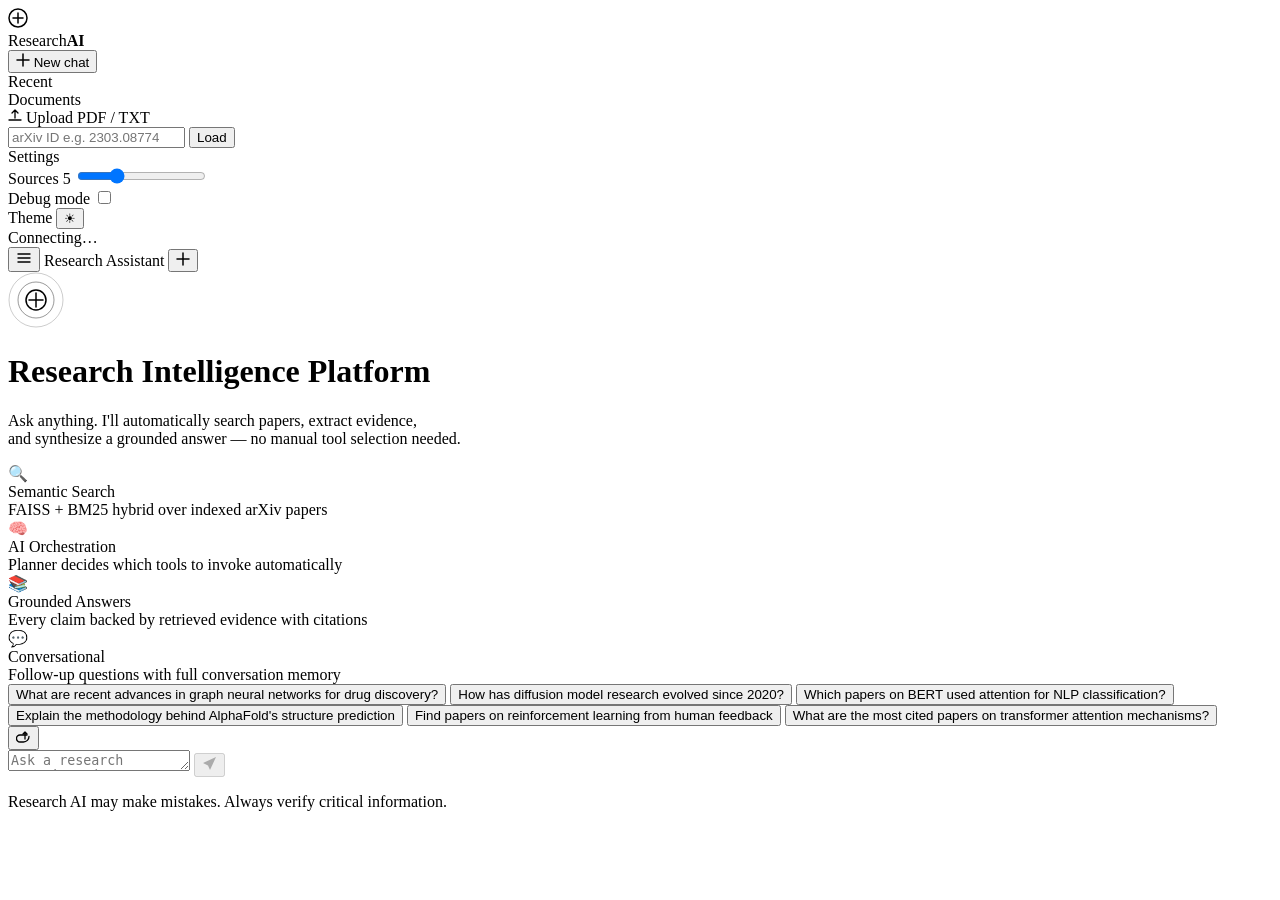
==== frontend/index.html @ 9d38f6c3 "Initial research AI platform" ====
<!DOCTYPE html>
<html lang="en" data-theme="dark">
<head>
  <meta charset="UTF-8" />
  <meta name="viewport" content="width=device-width, initial-scale=1.0" />
  <title>Research AI — Intelligent Research Assistant</title>
  <link rel="preconnect" href="https://fonts.googleapis.com" />
  <link rel="preconnect" href="https://fonts.gstatic.com" crossorigin />
  <link href="https://fonts.googleapis.com/css2?family=Inter:wght@400;500;600&family=JetBrains+Mono:wght@400;500&display=swap" rel="stylesheet" />
  <link rel="stylesheet" href="/static/styles.css" />
</head>
<body>

  <!-- ═══════════════════════════════════════════════════════════════
       SIDEBAR — history, upload, settings (not mode selection)
       The user never picks a mode; the AI decides internally.
  ═══════════════════════════════════════════════════════════════ -->
  <div id="sidebarOverlay" class="sidebar-overlay"></div>

  <aside class="sidebar" id="sidebar">

    <!-- Logo + new chat -->
    <div class="sidebar-top">
      <div class="logo">
        <div class="logo-mark">
          <svg width="20" height="20" viewBox="0 0 20 20" fill="none">
            <circle cx="10" cy="10" r="9" stroke="currentColor" stroke-width="1.5"/>
            <path d="M10 5v10M5 10h10" stroke="currentColor" stroke-width="1.5" stroke-linecap="round"/>
          </svg>
        </div>
        <span class="logo-text">Research<strong>AI</strong></span>
      </div>
      <button class="new-chat-btn" id="newChatBtn" title="New conversation">
        <svg width="14" height="14" viewBox="0 0 14 14" fill="none">
          <path d="M7 1v12M1 7h12" stroke="currentColor" stroke-width="1.5" stroke-linecap="round"/>
        </svg>
        New chat
      </button>
    </div>

    <!-- Conversation history -->
    <div class="sidebar-section">
      <div class="sidebar-section-label">Recent</div>
      <div id="historyList" class="history-list"></div>
    </div>

    <!-- Upload documents -->
    <div class="sidebar-section">
      <div class="sidebar-section-label">Documents</div>
      <div class="upload-area" id="uploadArea">
        <label class="upload-trigger" for="pdfUpload">
          <svg width="14" height="14" viewBox="0 0 14 14" fill="none">
            <path d="M7 1v8M4 4l3-3 3 3M1 11h12" stroke="currentColor" stroke-width="1.3" stroke-linecap="round" stroke-linejoin="round"/>
          </svg>
          Upload PDF / TXT
          <input type="file" id="pdfUpload" accept=".pdf,.txt" hidden multiple />
        </label>
        <div class="arxiv-row">
          <input type="text" id="arxivInput" placeholder="arXiv ID e.g. 2303.08774" class="arxiv-input" />
          <button id="loadArxivBtn" class="arxiv-load-btn">Load</button>
        </div>
        <div id="loadedDocs" class="loaded-docs"></div>
      </div>
    </div>

    <!-- Available models (shown when Ollama is detected) -->
    <div class="sidebar-section" id="modelsSection" style="display:none">
      <div class="sidebar-section-label">Local Models</div>
      <div id="modelsList" class="models-list"></div>
    </div>

    <!-- Settings -->
    <div class="sidebar-section sidebar-settings">
      <div class="sidebar-section-label">Settings</div>
      <div class="setting-row">
        <label for="topKSlider">Sources <span id="topKVal">5</span></label>
        <input type="range" id="topKSlider" min="1" max="15" value="5" class="slider" />
      </div>
      <div class="setting-row">
        <label for="debugToggle">Debug mode</label>
        <input type="checkbox" id="debugToggle" class="toggle-check" />
      </div>
      <div class="setting-row">
        <label>Theme</label>
        <button id="themeToggle" class="theme-btn">
          <span id="themeIcon">☀</span>
        </button>
      </div>
    </div>

    <!-- Status -->
    <div class="sidebar-status" id="statusBar">
      <div class="status-dot" id="statusDot"></div>
      <span id="statusText">Connecting…</span>
    </div>
  </aside>

  <!-- ═══════════════════════════════════════════════════════════════
       MAIN — pure chat area (no mode selector)
  ═══════════════════════════════════════════════════════════════ -->
  <main class="main" id="main">

    <!-- Mobile topbar -->
    <div class="topbar">
      <button class="topbar-btn" id="mobileSidebarToggle">
        <svg width="16" height="16" viewBox="0 0 16 16" fill="none">
          <path d="M2 4h12M2 8h12M2 12h12" stroke="currentColor" stroke-width="1.4" stroke-linecap="round"/>
        </svg>
      </button>
      <span class="topbar-title" id="topbarTitle">Research Assistant</span>
      <button class="topbar-btn" id="topbarNewChat" title="New conversation">
        <svg width="14" height="14" viewBox="0 0 14 14" fill="none">
          <path d="M7 1v12M1 7h12" stroke="currentColor" stroke-width="1.5" stroke-linecap="round"/>
        </svg>
      </button>
    </div>

    <!-- Welcome screen (shown when no messages) -->
    <div class="welcome" id="welcome">
      <div class="welcome-icon">
        <svg width="56" height="56" viewBox="0 0 56 56" fill="none">
          <circle cx="28" cy="28" r="27" stroke="currentColor" stroke-width="1" opacity="0.2"/>
          <circle cx="28" cy="28" r="18" stroke="currentColor" stroke-width="1" opacity="0.4"/>
          <circle cx="28" cy="28" r="10" stroke="currentColor" stroke-width="1.5"/>
          <path d="M21 28h14M28 21v14" stroke="currentColor" stroke-width="1.5" stroke-linecap="round"/>
        </svg>
      </div>
      <h1 class="welcome-title">Research Intelligence Platform</h1>
      <p class="welcome-sub">Ask anything. I'll automatically search papers, extract evidence,<br/>and synthesize a grounded answer — no manual tool selection needed.</p>

      <div class="capability-grid">
        <div class="capability-card">
          <div class="cap-icon">🔍</div>
          <div class="cap-label">Semantic Search</div>
          <div class="cap-desc">FAISS + BM25 hybrid over indexed arXiv papers</div>
        </div>
        <div class="capability-card">
          <div class="cap-icon">🧠</div>
          <div class="cap-label">AI Orchestration</div>
          <div class="cap-desc">Planner decides which tools to invoke automatically</div>
        </div>
        <div class="capability-card">
          <div class="cap-icon">📚</div>
          <div class="cap-label">Grounded Answers</div>
          <div class="cap-desc">Every claim backed by retrieved evidence with citations</div>
        </div>
        <div class="capability-card">
          <div class="cap-icon">💬</div>
          <div class="cap-label">Conversational</div>
          <div class="cap-desc">Follow-up questions with full conversation memory</div>
        </div>
      </div>

      <div class="example-queries" id="exampleQueries">
        <button class="example-chip">What are recent advances in graph neural networks for drug discovery?</button>
        <button class="example-chip">How has diffusion model research evolved since 2020?</button>
        <button class="example-chip">Which papers on BERT used attention for NLP classification?</button>
        <button class="example-chip">Explain the methodology behind AlphaFold's structure prediction</button>
        <button class="example-chip">Find papers on reinforcement learning from human feedback</button>
        <button class="example-chip">What are the most cited papers on transformer attention mechanisms?</button>
      </div>
    </div>

    <!-- Chat messages area -->
    <div class="chat-area" id="chatArea" style="display:none"></div>

    <!-- Input composer -->
    <div class="composer-wrap" id="composerWrap">
      <div class="composer" id="composer">
        <div class="composer-left">
          <!-- File attach button -->
          <button class="composer-attach" id="composerAttach" title="Upload document">
            <svg width="15" height="15" viewBox="0 0 15 15" fill="none">
              <path d="M13 7.5a5.5 5.5 0 0 1-5.5 5.5H4A3.5 3.5 0 0 1 4 6h7" stroke="currentColor" stroke-width="1.3" stroke-linecap="round"/>
              <path d="M9 3v7M7 5l2-2 2 2" stroke="currentColor" stroke-width="1.3" stroke-linecap="round" stroke-linejoin="round"/>
            </svg>
          </button>
          <input type="file" id="composerFile" accept=".pdf,.txt" hidden multiple />
        </div>
        <textarea
          id="chatInput"
          rows="1"
          placeholder="Ask a research question… (Enter to send, Shift+Enter for newline)"
          aria-label="Message"
        ></textarea>
        <button class="send-btn" id="sendBtn" title="Send" disabled>
          <svg width="15" height="15" viewBox="0 0 15 15" fill="none">
            <path d="M14 1L1 7l5 2.5L8 14l6-13z" fill="currentColor"/>
          </svg>
        </button>
      </div>
      <p class="composer-hint">Research AI may make mistakes. Always verify critical information.</p>
    </div>

  </main>

  <!-- ═══════════════════════════════════════════════════════════════
       PAPER VIEWER MODAL — shown when user clicks "View" on a source
  ═══════════════════════════════════════════════════════════════ -->
  <div class="modal-overlay" id="modalOverlay" style="display:none">
    <div class="modal" id="paperModal">
      <div class="modal-header">
        <div class="modal-title" id="modalTitle"></div>
        <button class="modal-close" id="modalClose">✕</button>
      </div>
      <div class="modal-body" id="modalBody"></div>
    </div>
  </div>

  <script src="/static/app.js"></script>
</body>
</html>
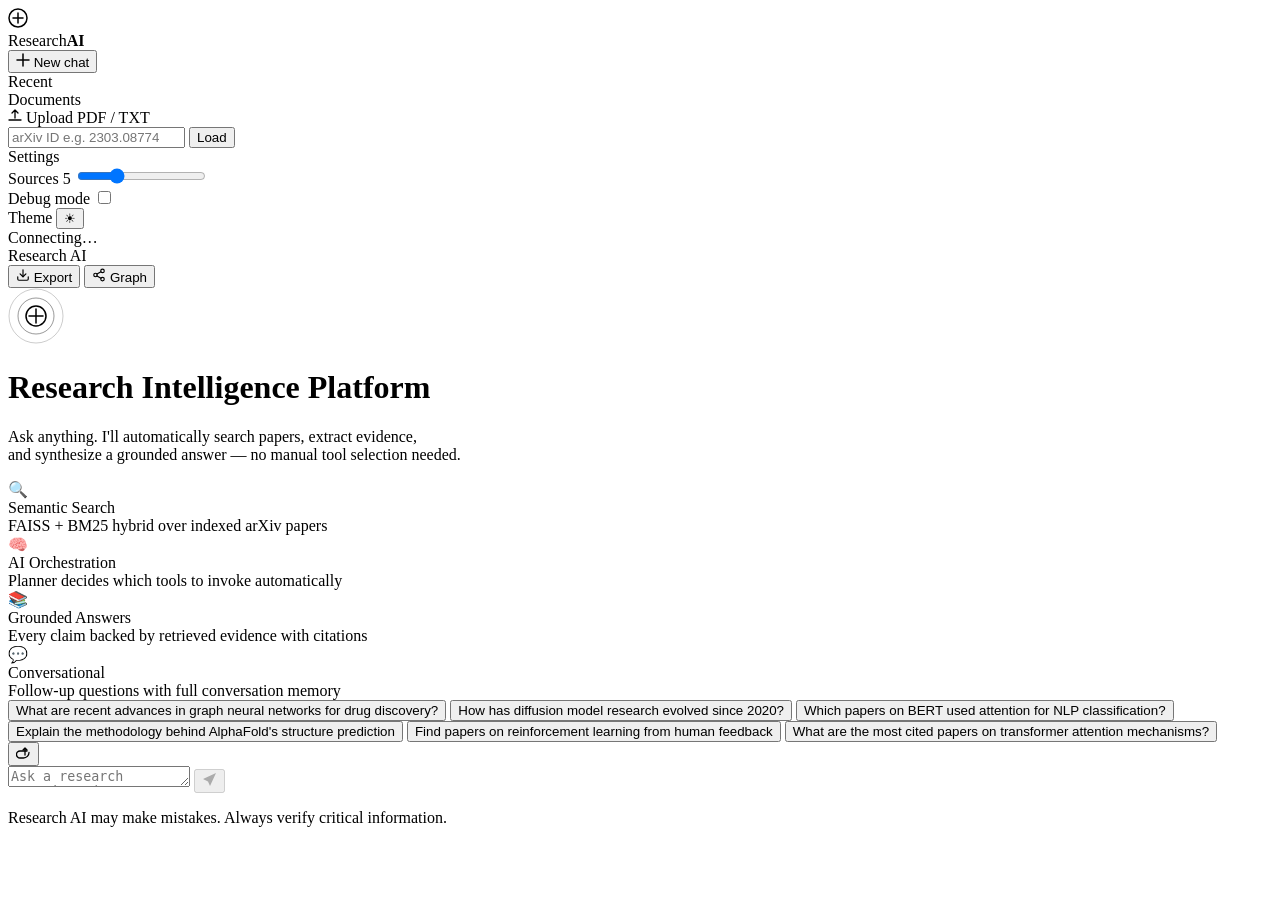
==== commit 635b07a6: "Fix deployment, UI enhancements, and export feature" ====
--- a/frontend/index.html
+++ b/frontend/index.html
@@ -100,19 +100,36 @@
   ═══════════════════════════════════════════════════════════════ -->
   <main class="main" id="main">
 
-    <!-- Mobile topbar -->
+    <!-- ── Topbar ─────────────────────────────────────────────────────────── -->
     <div class="topbar">
-      <button class="topbar-btn" id="mobileSidebarToggle">
-        <svg width="16" height="16" viewBox="0 0 16 16" fill="none">
-          <path d="M2 4h12M2 8h12M2 12h12" stroke="currentColor" stroke-width="1.4" stroke-linecap="round"/>
-        </svg>
-      </button>
-      <span class="topbar-title" id="topbarTitle">Research Assistant</span>
-      <button class="topbar-btn" id="topbarNewChat" title="New conversation">
-        <svg width="14" height="14" viewBox="0 0 14 14" fill="none">
-          <path d="M7 1v12M1 7h12" stroke="currentColor" stroke-width="1.5" stroke-linecap="round"/>
-        </svg>
-      </button>
+      <div class="topbar-left">
+        <button class="topbar-btn sidebar-toggle" id="mobileMenuBtn" style="display:none;">
+          <svg width="18" height="18" viewBox="0 0 24 24" fill="none" xmlns="http://www.w3.org/2000/svg">
+            <path d="M4 6H20M4 12H20M4 18H20" stroke="currentColor" stroke-width="2" stroke-linecap="round"/>
+          </svg>
+        </button>
+        <span class="topbar-title">Research AI</span>
+      </div>
+      <div class="topbar-right">
+        <button class="topbar-btn" id="exportBtn" title="Export Chat to Markdown">
+          <svg width="14" height="14" viewBox="0 0 24 24" fill="none" stroke="currentColor" stroke-width="2" stroke-linecap="round" stroke-linejoin="round">
+            <path d="M21 15v4a2 2 0 0 1-2 2H5a2 2 0 0 1-2-2v-4"></path>
+            <polyline points="7 10 12 15 17 10"></polyline>
+            <line x1="12" y1="15" x2="12" y2="3"></line>
+          </svg>
+          Export
+        </button>
+        <button class="topbar-btn" id="kgBtn" title="View Knowledge Graph">
+          <svg width="14" height="14" viewBox="0 0 24 24" fill="none" stroke="currentColor" stroke-width="2" stroke-linecap="round" stroke-linejoin="round">
+            <circle cx="18" cy="5" r="3"></circle>
+            <circle cx="6" cy="12" r="3"></circle>
+            <circle cx="18" cy="19" r="3"></circle>
+            <line x1="8.59" y1="13.51" x2="15.42" y2="17.49"></line>
+            <line x1="15.41" y1="6.51" x2="8.59" y2="10.49"></line>
+          </svg>
+          Graph
+        </button>
+      </div>
     </div>
 
     <!-- Welcome screen (shown when no messages) -->
@@ -207,6 +224,34 @@
     </div>
   </div>
 
+  <!-- ═══════════════════════════════════════════════════════════════
+       KNOWLEDGE GRAPH MODAL
+  ═══════════════════════════════════════════════════════════════ -->
+  <div class="modal-overlay" id="kgOverlay" style="display:none; z-index: 999; align-items: center; justify-content: center;">
+    <div class="modal" style="width: 90%; max-width: 600px; padding: 24px; border-radius: 12px; background: var(--bg-2);">
+      <div style="display: flex; justify-content: space-between; margin-bottom: 16px;">
+        <h2 style="margin: 0; font-size: 18px; color: var(--text);">Knowledge Graph</h2>
+        <button id="kgClose" style="background: none; border: none; color: var(--text-3); cursor: pointer; font-size: 20px;">&times;</button>
+      </div>
+      <div id="kgContent" style="color: var(--text-2); font-size: 14px; max-height: 400px; overflow-y: auto;">
+        Loading knowledge graph...
+      </div>
+    </div>
+  </div>
+
+  <!-- ═══════════════════════════════════════════════════════════════
+       LOGIN MODAL
+  ═══════════════════════════════════════════════════════════════ -->
+  <div class="modal-overlay" id="loginOverlay" style="display:none; z-index: 10000; align-items: center; justify-content: center; background: rgba(0,0,0,0.8);">
+    <div class="modal" style="max-width: 400px; width: 100%; border-radius: 12px; overflow: hidden; padding: 24px; text-align: center; box-shadow: 0 10px 30px rgba(0,0,0,0.5);">
+      <h2 style="margin-top: 0; margin-bottom: 8px;">Authentication Required</h2>
+      <p style="margin-bottom: 24px; color: var(--text-secondary); font-size: 14px;">This platform is protected. Please enter the password to continue.</p>
+      <input type="password" id="loginPassword" placeholder="Enter password" style="width: 100%; padding: 12px; border-radius: 6px; border: 1px solid var(--border); background: var(--bg-secondary); color: var(--text); margin-bottom: 16px;" />
+      <button id="loginBtn" style="width: 100%; padding: 12px; border-radius: 6px; background: var(--accent); color: white; border: none; font-weight: 600; cursor: pointer;">Login</button>
+      <div id="loginError" style="color: #ef4444; margin-top: 12px; font-size: 13px; display: none;">Invalid password</div>
+    </div>
+  </div>
+
   <script src="/static/app.js"></script>
 </body>
 </html>
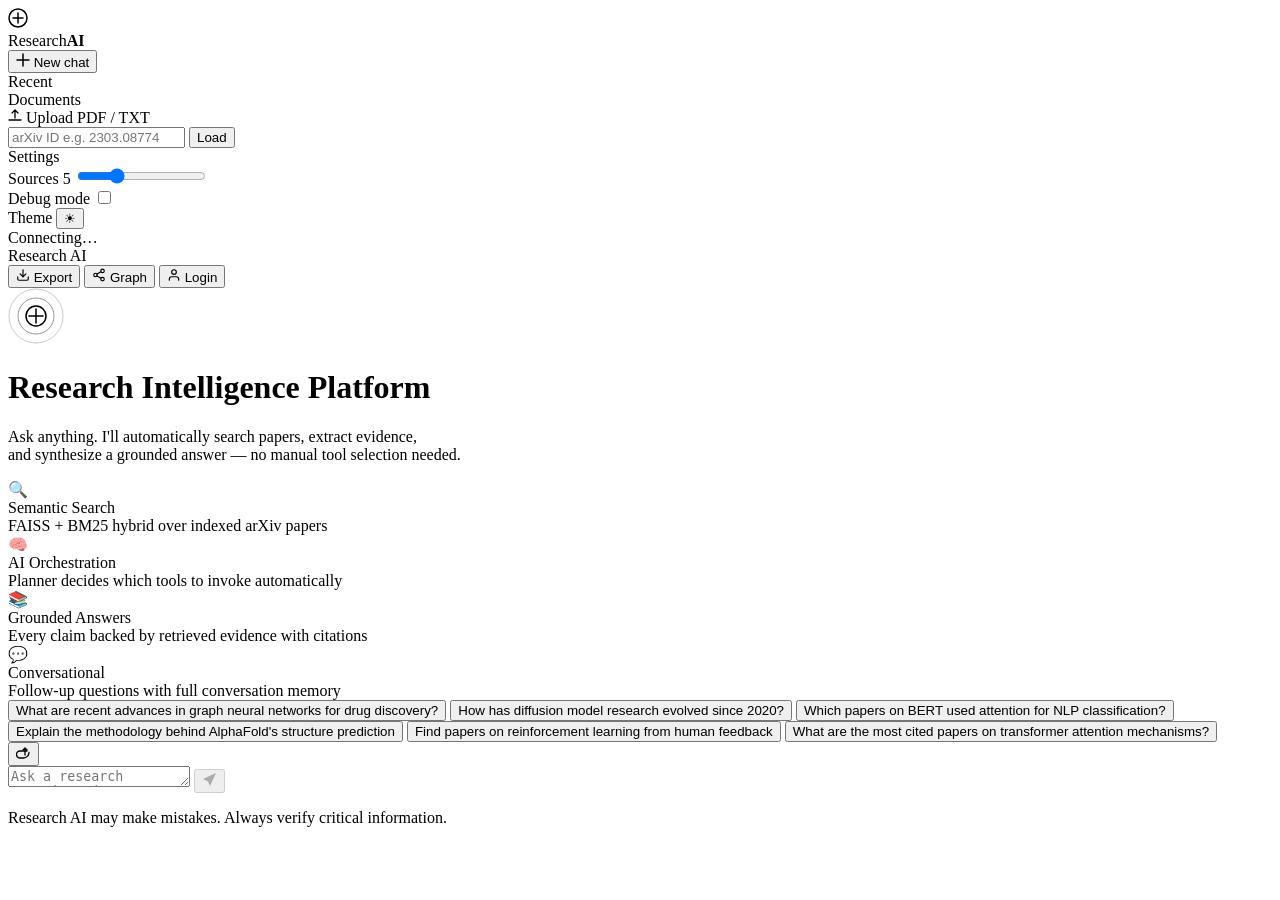
==== commit dc5d72b0: "Fix GPU task timeout, add Login button, and fix UI bugs" ====
--- a/frontend/index.html
+++ b/frontend/index.html
@@ -129,6 +129,13 @@
           </svg>
           Graph
         </button>
+        <button class="topbar-btn" id="loginHeaderBtn" title="Login / Settings">
+          <svg width="14" height="14" viewBox="0 0 24 24" fill="none" stroke="currentColor" stroke-width="2" stroke-linecap="round" stroke-linejoin="round">
+            <path d="M20 21v-2a4 4 0 0 0-4-4H8a4 4 0 0 0-4 4v2"></path>
+            <circle cx="12" cy="7" r="4"></circle>
+          </svg>
+          Login
+        </button>
       </div>
     </div>
 
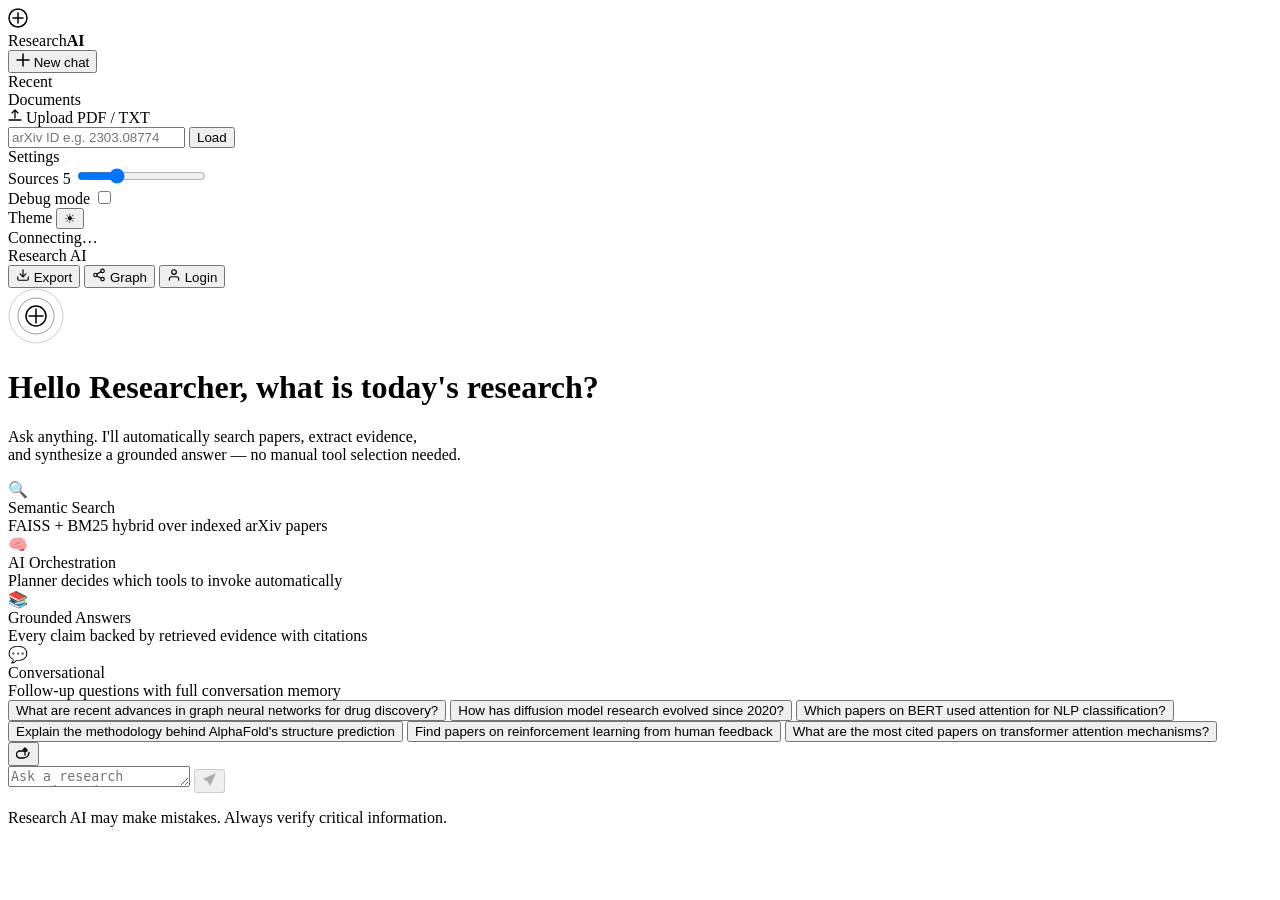
==== commit 98f0aec5: "feat: enhance chat UI with streaming steps, center welcome bar, and fix login" ====
--- a/frontend/index.html
+++ b/frontend/index.html
@@ -98,7 +98,7 @@
   <!-- ═══════════════════════════════════════════════════════════════
        MAIN — pure chat area (no mode selector)
   ═══════════════════════════════════════════════════════════════ -->
-  <main class="main" id="main">
+  <main class="main welcome-active" id="main">
 
     <!-- ── Topbar ─────────────────────────────────────────────────────────── -->
     <div class="topbar">
@@ -149,7 +149,7 @@
           <path d="M21 28h14M28 21v14" stroke="currentColor" stroke-width="1.5" stroke-linecap="round"/>
         </svg>
       </div>
-      <h1 class="welcome-title">Research Intelligence Platform</h1>
+      <h1 class="welcome-title" id="welcomeTitle">Hello Researcher, what is today's research?</h1>
       <p class="welcome-sub">Ask anything. I'll automatically search papers, extract evidence,<br/>and synthesize a grounded answer — no manual tool selection needed.</p>
 
       <div class="capability-grid">
